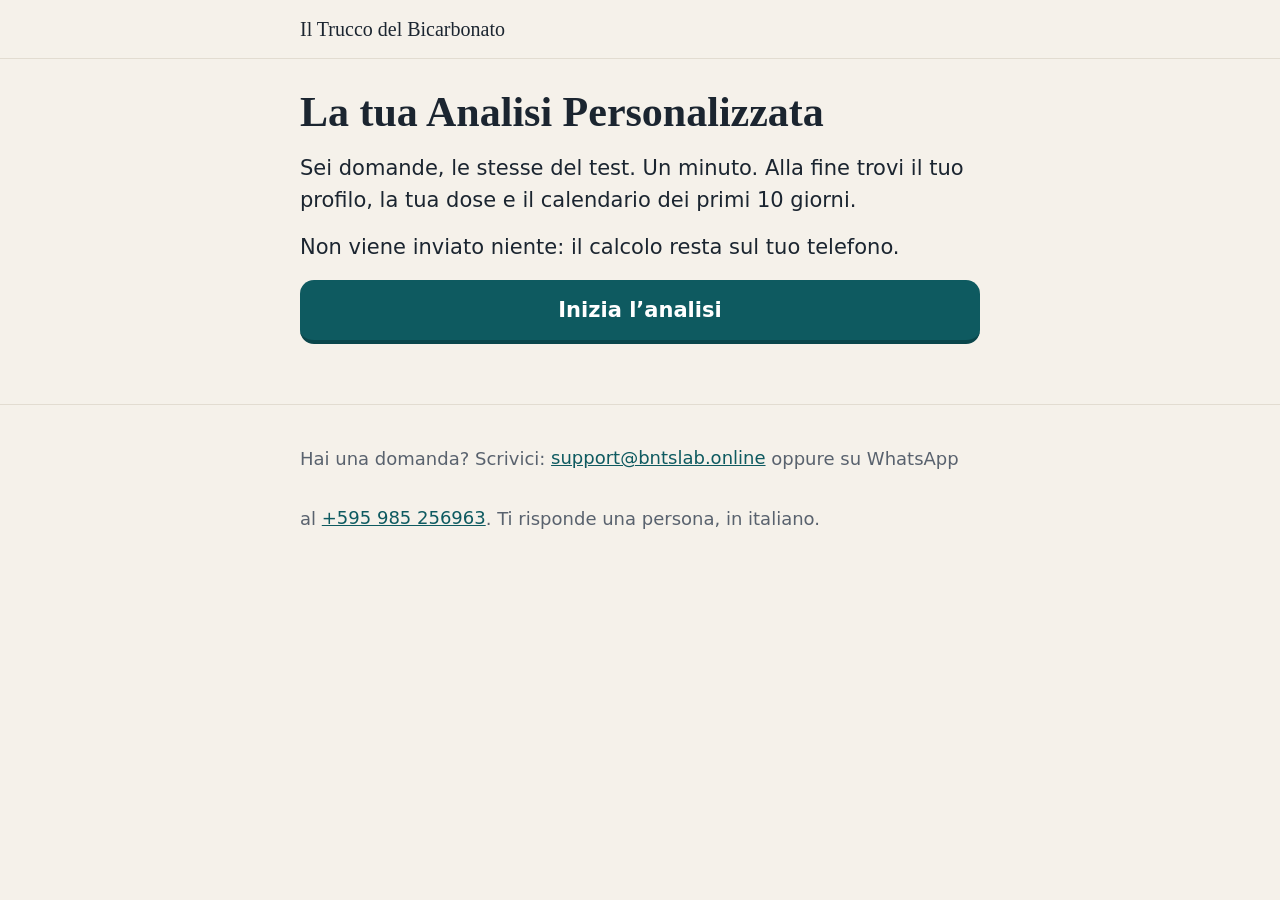
==== analisi/index.html @ 49ec7ba0 "Replace delivery page with program v2 (lessons, protocol, analysis, bonuses) Co-Authored-By: Claude " ====
<!DOCTYPE html>
<!--
  LA TUA ANALISI PERSONALIZZATA (area membri, v2). Pagina unica pra celular.
  JS puro, zero rede, zero lib, fonte do sistema. Nada e enviado: o calculo roda no aparelho.
  6 perguntas = as mesmas do quiz (s1 eta, s2 fumo, s4 attivita, s11 alcol, s12 diagnosi, s14 sonno), texto e opcoes identicos.
  Resultado: perfil A/B/C/D + dose + calendario dos primeiros 10 dias (datas a partir de hoje) + 3 dicas.
  localStorage: so pra reabrir no resultado; tudo em try/catch; sem ele funciona igual.
  Regras de perfil (mesmas do PDF, pag. 5): D = 65+ ou diagnosi "Si, uno o piu" · C = 45-64 · B = ate 44 com >=1 fattore
  (fumo tutti i giorni/in compagnia, alcol regolarmente, sonno < 5 ore, sedentario) · A = ate 44 senza fattori.
-->
<html lang="it">
<head>
<meta charset="utf-8">
<meta name="viewport" content="width=device-width, initial-scale=1, viewport-fit=cover">
<meta name="theme-color" content="#F5F1EA">
<title>La tua Analisi Personalizzata</title>
<meta name="description" content="Sei domande, un minuto: il tuo profilo, la tua dose e il calendario dei primi 10 giorni.">
<meta name="robots" content="noindex,nofollow">
<meta name="referrer" content="no-referrer">
<style>
  :root{
    --bg:#F5F1EA; --ink:#1B2530; --teal:#0E5A60; --teal-dark:#0A464B; --ocre:#B9802A; --ocre-dark:#8E6220;
    --gray-strong:#59626E; --line:#E2DCD1; --card:#FFFFFF; --soft:#E4F0EC;
  }
  *,*::before,*::after{box-sizing:border-box}
  [hidden]{display:none !important}
  /* base 125%: 1rem = 20px (cresce junto se il telefono usa il carattere grande) */
  html{font-size:125%;-webkit-text-size-adjust:100%;text-size-adjust:100%}
  body{
    margin:0;background:var(--bg);color:var(--ink);
    font-family:"Segoe UI",system-ui,-apple-system,Roboto,"Helvetica Neue",Arial,sans-serif;
    font-size:1rem;line-height:1.5;overflow-wrap:break-word;
  }
  .wrap{max-width:720px;margin:0 auto;padding:0 20px}
  @supports (padding:max(0px)){
    .wrap{padding-left:max(20px,env(safe-area-inset-left));padding-right:max(20px,env(safe-area-inset-right))}
  }
  h1,h2,h3{font-family:Georgia,"Times New Roman",serif;font-weight:700;margin:0}
  h1{font-size:1.65rem;line-height:1.2;margin-bottom:.8rem}
  h2{font-size:1.4rem;line-height:1.25;margin-bottom:1rem}
  h3{font-size:1.15rem;line-height:1.25;margin-bottom:.6rem}
  p{margin:0 0 .8rem}
  strong{font-weight:700}
  a{color:var(--teal)}

  .site-head{border-bottom:1px solid var(--line);padding:14px 0}
  .brand{margin:0;font-family:Georgia,"Times New Roman",serif;font-size:1rem;color:var(--ink)}

  .screen{padding:1.4rem 0 2rem}
  .lead{font-size:1.05rem}

  /* progresso */
  .progress{margin:0 0 .5rem;font-size:.95rem;font-weight:700;letter-spacing:1.5px;text-transform:uppercase;color:var(--teal)}
  .bar{height:10px;background:var(--line);border-radius:5px;overflow:hidden;margin:0 0 1.2rem}
  .bar i{display:block;height:100%;width:0;background:var(--teal)}

  /* botoes: >= 64px de altura, texto >= 20px, largura da coluna */
  .btn{
    display:flex;align-items:center;justify-content:center;text-align:center;
    width:100%;min-height:3.2rem;padding:.7rem 1rem;margin:0;
    background:var(--teal);color:#FFFFFF;text-decoration:none;
    font-family:inherit;font-size:1.05rem;font-weight:700;line-height:1.25;
    border:0;border-bottom:4px solid var(--teal-dark);border-radius:14px;cursor:pointer;
    touch-action:manipulation;-webkit-tap-highlight-color:transparent;-webkit-appearance:none;appearance:none;
  }
  .btn:hover{background:var(--teal-dark)}
  .btn:active{background:var(--teal-dark);transform:translateY(2px)}
  .btn + .btn{margin-top:.9rem}
  .btn:focus{outline:4px solid var(--ink);outline-offset:3px}
  .btn:focus:not(:focus-visible){outline:none}
  .btn:focus-visible{outline:4px solid var(--ink);outline-offset:3px}
  .btn-ocre{background:var(--ocre);border-bottom-color:var(--ocre-dark)}
  .btn-ocre:hover,.btn-ocre:active{background:var(--ocre-dark)}
  /* opcoes de resposta: fundo branco, borda petroleo, texto a esquerda */
  .opt{
    background:var(--card);color:var(--ink);justify-content:flex-start;text-align:left;
    border:3px solid var(--teal);border-bottom-width:5px;font-weight:600;
  }
  .opt:hover{background:var(--soft)}
  .opt:active{background:var(--soft);transform:translateY(2px)}
  .opt + .opt{margin-top:.8rem}
  .link{
    display:inline-flex;align-items:center;min-height:3rem;padding:.6rem 0;margin:.6rem 0 0;
    background:none;border:0;color:var(--teal);font-family:inherit;font-size:1rem;font-weight:700;
    text-decoration:underline;cursor:pointer;touch-action:manipulation;-webkit-tap-highlight-color:transparent;
  }
  .link:focus-visible{outline:4px solid var(--ink);outline-offset:3px}

  /* cartoes do resultado */
  .card{background:var(--card);border:1px solid var(--line);border-radius:16px;padding:1.2rem 16px;margin:0 0 1rem}
  .card.top-teal{border-top:5px solid var(--teal)}
  .card.top-ocre{border-top:5px solid var(--ocre)}
  .card p:last-child{margin-bottom:0}
  .kicker{margin:0 0 .3rem;font-size:.95rem;font-weight:700;letter-spacing:1.5px;text-transform:uppercase;color:var(--teal)}
  .profile{font-family:Georgia,"Times New Roman",serif;font-size:2rem;line-height:1.1;margin:0 0 .6rem}
  .profile span{color:var(--teal)}
  .card.top-ocre .profile span{color:var(--ocre)}

  table{width:100%;border-collapse:collapse;font-size:1rem}
  td{padding:.55rem 0;border-bottom:1px solid var(--line);vertical-align:top;line-height:1.35}
  tr:last-child td{border-bottom:0}
  td:first-child{color:var(--gray-strong);padding-right:.8rem;width:50%}
  td:last-child{font-weight:700;text-align:right}
  td small{display:block;font-size:.9rem;font-weight:400;color:var(--gray-strong)}

  .cal{list-style:none;margin:0;padding:0}
  .cal li{display:flex;align-items:center;gap:.6rem;padding:.5rem .4rem;border-bottom:1px solid var(--line);border-radius:8px}
  .cal li:last-child{border-bottom:0}
  .cal li.on{background:var(--soft)}
  .cal .txt{flex:1 1 auto;min-width:0}
  .cal .n{display:block;font-family:Georgia,"Times New Roman",serif;font-weight:700;font-size:1.05rem;line-height:1.25}
  .cal .d{display:block;line-height:1.3}
  .cal .tag{flex:0 0 auto;font-size:.9rem;font-weight:700;letter-spacing:1px;text-transform:uppercase;padding:.2rem .6rem;border-radius:999px;border:2px solid var(--line);color:var(--gray-strong);white-space:nowrap}
  .cal li.on .tag{background:var(--teal);border-color:var(--teal);color:#FFFFFF}

  ol.tips{margin:0;padding:0;list-style:none;counter-reset:t}
  ol.tips li{position:relative;counter-increment:t;padding:0 0 0 2.6rem;margin:0 0 .9rem;min-height:2rem}
  ol.tips li:last-child{margin-bottom:0}
  ol.tips li::before{
    content:counter(t);position:absolute;left:0;top:0;width:2rem;height:2rem;
    display:flex;align-items:center;justify-content:center;
    border:3px solid var(--ocre);border-radius:50%;background:var(--card);
    font-weight:700;font-size:1.05rem;line-height:1;color:var(--ink);
  }
  .note{background:var(--card);border:1px solid var(--line);border-left:5px solid var(--ocre);border-radius:14px;padding:.8rem .9rem;margin:0 0 1rem;font-size:.95rem}
  .note p:last-child{margin-bottom:0}
  .notice{background:var(--ink);color:#FFFFFF;border-radius:18px;padding:1.1rem 1.1rem;margin:0 0 1rem}
  .notice p:last-child{margin-bottom:0}
  .notice strong{color:#FFFFFF}

  footer{padding:.4rem 0 1.6rem;border-top:1px solid var(--line);margin-top:1rem}
  .legal{font-size:.9rem;line-height:1.6;color:var(--gray-strong)}
  .legal p{margin:.8rem 0 .4rem}
  /* alvo de toque >= 60px tambem nos links do rodape */
  .legal a{display:inline-flex;align-items:center;min-height:3rem;padding:.4rem 0;overflow-wrap:anywhere;touch-action:manipulation;-webkit-tap-highlight-color:transparent}

  @media (min-width:700px){
    body{font-size:1.05rem}
    h1{font-size:2.1rem}
    h2{font-size:1.6rem}
    .card{padding:1.6rem 1.8rem}
  }
  @media (prefers-reduced-motion:reduce){
    *,*::before,*::after{animation:none !important;transition:none !important;scroll-behavior:auto !important}
  }
</style>
</head>
<body>

<header class="site-head">
  <div class="wrap">
    <p class="brand">Il Trucco del Bicarbonato</p>
  </div>
</header>

<main>

  <!-- 0. Intro -->
  <section id="intro" class="screen" aria-labelledby="titolo">
    <div class="wrap">
      <h1 id="titolo">La tua Analisi Personalizzata</h1>
      <p class="lead">Sei domande, le stesse del test. Un minuto. Alla fine trovi il tuo profilo, la tua dose e il calendario dei primi 10 giorni.</p>
      <p>Non viene inviato niente: il calcolo resta sul tuo telefono.</p>
      <button type="button" class="btn" id="start">Inizia l’analisi</button>
    </div>
  </section>

  <!-- 1-6. Domande (una per schermata) -->
  <section id="quiz" class="screen" aria-labelledby="qtitle" hidden>
    <div class="wrap">
      <p class="progress">Domanda <span id="qn">1</span> di 6</p>
      <div class="bar" aria-hidden="true"><i id="barfill"></i></div>
      <h2 id="qtitle"></h2>
      <div id="opts" role="group" aria-labelledby="qtitle"></div>
      <button type="button" class="link" id="back" hidden>&#8592; Torna alla domanda precedente</button>
    </div>
  </section>

  <!-- 7. Risultato -->
  <section id="result" class="screen" aria-labelledby="rtitle" hidden>
    <div class="wrap">
      <h1 id="rtitle">Ecco la tua analisi</h1>

      <div class="card top-teal" id="profcard">
        <p class="kicker">Il tuo profilo</p>
        <p class="profile"><span id="pletter"></span> &middot; <span id="pname"></span></p>
        <p id="pwhy"></p>
      </div>

      <div class="card">
        <h3>La tua dose &middot; un bicchiere da 250 ml</h3>
        <table>
          <tbody>
            <tr><td>Acqua tiepida</td><td>250 ml<small>non bollente</small></td></tr>
            <tr><td>Bicarbonato di sodio</td><td id="d-bic"></td></tr>
            <tr><td>Succo di limone</td><td id="d-lim"></td></tr>
            <tr><td>Zenzero fresco grattugiato</td><td id="d-zen"></td></tr>
            <tr><td>&hellip;oppure zenzero in polvere</td><td id="d-zenp"></td></tr>
            <tr><td>Curcuma in polvere</td><td id="d-cur"></td></tr>
          </tbody>
        </table>
      </div>

      <div class="notice">
        <p><strong>Quando:</strong> al mattino appena sveglio, 30–60 minuti prima di colazione. Oppure la sera, almeno 2 ore dopo cena. A 2 ore da qualsiasi farmaco.</p>
        <p><strong>Quante volte:</strong> un bicchiere ogni 3 giorni. Mai due giorni di fila. Mai più di mezzo cucchiaino di bicarbonato.</p>
      </div>

      <div class="card">
        <h3>I tuoi primi 10 giorni</h3>
        <p>A partire da oggi. I giorni colorati sono quelli del bicchiere: 1, 4, 7 e 10.</p>
        <ol class="cal" id="cal"></ol>
      </div>

      <div class="card top-ocre">
        <h3>Tre consigli per il tuo profilo</h3>
        <ol class="tips" id="tips"></ol>
      </div>

      <div id="extra"></div>

      <p>La ricetta passo dopo passo, i 7 errori da evitare e la pagina «Chi deve parlare col medico prima» li trovi nel PDF <strong>Il Protocollo del Bicarbonato</strong>, nell’area membri.</p>

      <button type="button" class="btn btn-ocre" id="redo">Rifai l’analisi</button>
    </div>
  </section>

</main>

<footer>
  <div class="wrap legal">
    <p>Hai una domanda? Scrivici: <a href="mailto:support@bntslab.online">support@bntslab.online</a> oppure su WhatsApp al <a href="https://wa.me/595985256963" rel="noopener">+595 985 256963</a>. Ti risponde una persona, in italiano.</p>
  </div>
</footer>

<script>
/* Tutto in un'unica funzione. Nessuna richiesta di rete. localStorage solo per riaprire sul risultato: in try/catch, opzionale. */
(function () {
  'use strict';
  var KEY = 'analisi-v2';

  /* Le 6 domande: testo e opzioni IDENTICI al quiz (s1, s2, s4, s11, s12, s14), nello stesso ordine. */
  var Q = [
    { id: 'eta',      title: 'Per personalizzare la tua ricetta, seleziona la tua età:', opts: ['65+', '55–64', '45–54', '35–44', 'Meno di 35 anni'] },
    { id: 'fumo',     title: 'Fumi?', opts: ['Sì, tutti i giorni', 'Sì, solo in compagnia', 'No, ma fumavo prima', 'Non fumo'] },
    { id: 'sport',    title: 'Fai attività fisica regolarmente?', opts: ['No, sono sedentario', 'Da 1 a 2 volte a settimana', 'Da 3 a 5 volte a settimana', 'Tutti i giorni'] },
    { id: 'alcol',    title: 'Bevi alcolici?', opts: ['Sì, regolarmente', 'Ogni tanto', 'Raramente', 'Non bevo'] },
    { id: 'diagnosi', title: 'Ti hanno mai diagnosticato uno di questi problemi: diabete, pressione alta o colesterolo alto?', opts: ['Sì, uno o più', 'Non ne sono sicuro', 'No, nessuno dei tre'] },
    { id: 'sonno',    title: 'Quante ore dormi a notte?', opts: ['Meno di 5 ore', 'Tra 5 e 7 ore', 'Tra 7 e 9 ore', 'Più di 9 ore'] }
  ];

  var PROFILI = {
    A: { nome: 'Base',     bic: '1/2 cucchiaino raso', bicg: 'circa 2,5 g', lim: '1/2 limone',      zen: '1 cm', zenc: 'circa 1 cucchiaino',  zenp: '1/2 cucchiaino', cur: '1/4 di cucchiaino',
         tips: ['La ricetta base così com’è: non aggiungere niente per «fare di più».',
                'Scegli l’orario, mattino o sera, e tienilo per tutti i 30 giorni.',
                'Nei giorni di pausa: acqua durante la giornata e, se puoi, una camminata.'] },
    B: { nome: 'Attivo',   bic: '1/2 cucchiaino raso', bicg: 'circa 2,5 g', lim: '1 limone intero', zen: '2 cm', zenc: 'circa 2 cucchiaini', zenp: '1 cucchiaino',   cur: '1/2 cucchiaino',
         tips: ['Dose piena di limone, zenzero e curcuma: non ridurla.',
                'La sera del bicchiere, niente alcol. Il giorno dopo fai come vuoi.',
                'Se fumi: la prima sigaretta dopo colazione, mai prima del bicchiere.'] },
    C: { nome: 'Maturo',   bic: '1/2 cucchiaino raso', bicg: 'circa 2,5 g', lim: '1 limone intero', zen: '2 cm', zenc: 'circa 2 cucchiaini', zenp: '1 cucchiaino',   cur: '1/2 cucchiaino',
         tips: ['Dose piena di limone, zenzero e curcuma; bicarbonato sempre mezzo cucchiaino.',
                'Il primo bicchiere in un giorno tranquillo, a casa. Dal secondo, orario fisso.',
                'Se non misuri la pressione da più di un anno, misurala in farmacia prima di iniziare. Se è alta, passi al profilo D.'] },
    D: { nome: 'Delicato', bic: '1/4 di cucchiaino',   bicg: 'circa 1,2 g', lim: '1/2 limone',      zen: '1 cm', zenc: 'circa 1 cucchiaino',  zenp: '1/2 cucchiaino', cur: '1/4 di cucchiaino',
         tips: ['Bicarbonato a un quarto di cucchiaino: è la tua dose, non serve di più.',
                'Prima del primo bicchiere leggi la pagina 9 del Protocollo. Se prendi farmaci, chiedi al farmacista quando metterlo (a 2 ore di distanza).',
                'Pillole al mattino? Il bicchiere la sera, 2 ore dopo cena. Pillole la sera? Il bicchiere al mattino.'] }
  };

  /* a = indice della risposta per ogni domanda (0 = prima opzione). Ritorna { p, perche, fattori } */
  function calcola(a) {
    var eta = a.eta, diag = a.diagnosi === 0;
    var fattori = [];
    if (a.fumo === 0 || a.fumo === 1) fattori.push('fumo');
    if (a.alcol === 0) fattori.push('alcol regolare');
    if (a.sonno === 0) fattori.push('meno di 5 ore di sonno');
    if (a.sport === 0) fattori.push('vita sedentaria');
    if (eta === 0 || diag) {
      var m = [];
      if (eta === 0) m.push('hai 65 anni o più');
      if (diag) m.push('hai una diagnosi di pressione alta, diabete o colesterolo alto');
      return { p: 'D', perche: 'Perché ' + m.join(' e ') + '. Il bicarbonato scende a un quarto di cucchiaino: è la dose giusta per te.', fattori: fattori };
    }
    if (eta === 1 || eta === 2) return { p: 'C', perche: 'Perché hai tra 45 e 64 anni. Limone, zenzero e curcuma a dose piena; bicarbonato base.', fattori: fattori };
    if (fattori.length) return { p: 'B', perche: 'Perché hai meno di 45 anni e almeno un fattore che conta: ' + fattori.join(', ') + '. Limone, zenzero e curcuma a dose piena.', fattori: fattori };
    return { p: 'A', perche: 'Perché hai meno di 45 anni e nessuno dei quattro fattori (fumo, alcol regolare, poco sonno, vita sedentaria). La ricetta base così com’è.', fattori: fattori };
  }
  window.AnalisiCalc = calcola; /* esposto solo per il test automatico (_tool/valida.mjs) */

  var GIORNI = ['Domenica', 'Lunedì', 'Martedì', 'Mercoledì', 'Giovedì', 'Venerdì', 'Sabato'];
  var MESI = ['gennaio', 'febbraio', 'marzo', 'aprile', 'maggio', 'giugno', 'luglio', 'agosto', 'settembre', 'ottobre', 'novembre', 'dicembre'];
  function dataIT(d) { return GIORNI[d.getDay()] + ' ' + d.getDate() + ' ' + MESI[d.getMonth()]; }

  function load() {
    try {
      var o = JSON.parse(window.localStorage.getItem(KEY) || 'null');
      if (!o || typeof o !== 'object' || !o.a || typeof o.a !== 'object') return null;
      for (var i = 0; i < Q.length; i++) { var v = o.a[Q[i].id]; if (typeof v !== 'number' || v < 0 || v >= Q[i].opts.length) return null; }
      return o.a;
    } catch (e) { return null; }
  }
  function save(a) { try { window.localStorage.setItem(KEY, JSON.stringify({ a: a, t: Date.now() })); } catch (e) {} }
  function clear() { try { window.localStorage.removeItem(KEY); } catch (e) {} }

  var $ = function (id) { return document.getElementById(id); };
  var intro = $('intro'), quiz = $('quiz'), result = $('result');
  var answers = {}, step = 0;

  function show(el) {
    intro.setAttribute('hidden', ''); quiz.setAttribute('hidden', ''); result.setAttribute('hidden', '');
    el.removeAttribute('hidden');
    try { window.scrollTo(0, 0); } catch (e) {}
  }

  function renderQuestion() {
    var q = Q[step];
    $('qn').textContent = String(step + 1);
    $('barfill').style.width = Math.round(((step) / Q.length) * 100) + '%';
    $('qtitle').textContent = q.title;
    var box = $('opts');
    while (box.firstChild) box.removeChild(box.firstChild);
    for (var i = 0; i < q.opts.length; i++) {
      var b = document.createElement('button');
      b.type = 'button'; b.className = 'btn opt'; b.textContent = q.opts[i]; b.setAttribute('data-i', String(i));
      b.addEventListener('click', onAnswer);
      box.appendChild(b);
    }
    if (step > 0) $('back').removeAttribute('hidden'); else $('back').setAttribute('hidden', '');
    show(quiz);
    try { $('qtitle').focus({ preventScroll: true }); } catch (e) {}
  }
  function onAnswer(ev) {
    var i = parseInt(ev.currentTarget.getAttribute('data-i'), 10);
    answers[Q[step].id] = i;
    if (step < Q.length - 1) { step++; renderQuestion(); }
    else { save(answers); renderResult(answers); }
  }

  function renderResult(a) {
    var r = calcola(a), P = PROFILI[r.p];
    $('pletter').textContent = r.p; $('pname').textContent = P.nome; $('pwhy').textContent = r.perche;
    $('profcard').className = 'card ' + (r.p === 'D' ? 'top-ocre' : 'top-teal');
    $('d-bic').innerHTML = ''; $('d-bic').appendChild(document.createTextNode(P.bic));
    var s1 = document.createElement('small'); s1.textContent = P.bicg; $('d-bic').appendChild(s1);
    $('d-lim').textContent = P.lim;
    $('d-zen').innerHTML = ''; $('d-zen').appendChild(document.createTextNode(P.zen));
    var s2 = document.createElement('small'); s2.textContent = P.zenc; $('d-zen').appendChild(s2);
    $('d-zenp').textContent = P.zenp;
    $('d-cur').textContent = P.cur;

    var cal = $('cal'); while (cal.firstChild) cal.removeChild(cal.firstChild);
    var oggi = new Date(); oggi.setHours(12, 0, 0, 0);
    for (var g = 1; g <= 10; g++) {
      var d = new Date(oggi.getTime()); d.setDate(oggi.getDate() + (g - 1));
      var on = (g - 1) % 3 === 0;
      var li = document.createElement('li'); if (on) li.className = 'on';
      var n = document.createElement('span'); n.className = 'n'; n.textContent = 'Giorno ' + g;
      var dd = document.createElement('span'); dd.className = 'd'; dd.textContent = dataIT(d) + (g === 1 ? ' (oggi)' : '');
      var t = document.createElement('span'); t.className = 'tag'; t.textContent = on ? 'Bevi' : 'Pausa';
      var txt = document.createElement('span'); txt.className = 'txt'; txt.appendChild(n); txt.appendChild(dd);
      li.appendChild(txt); li.appendChild(t); cal.appendChild(li);
    }

    var tips = $('tips'); while (tips.firstChild) tips.removeChild(tips.firstChild);
    for (var k = 0; k < P.tips.length; k++) { var tl = document.createElement('li'); tl.textContent = P.tips[k]; tips.appendChild(tl); }

    var extra = $('extra'); while (extra.firstChild) extra.removeChild(extra.firstChild);
    var notes = [];
    if (r.p !== 'D' && a.diagnosi === 1) notes.push('Non sei sicuro della pressione? Misurala in farmacia prima del primo bicchiere: un minuto, pochi euro. Se è alta, il tuo profilo è D: un quarto di cucchiaino.');
    if (r.p !== 'D') notes.push('Se il medico ti ha prescritto una dieta povera di sodio, usa il profilo D: un quarto di cucchiaino di bicarbonato.');
    if (r.p === 'D') notes.push('Prima del primo bicchiere leggi la pagina 9 del Protocollo: «Chi deve parlare col medico prima». Due minuti, e parti tranquillo.');
    if (r.p === 'C' && r.fattori.length) notes.push('Hai segnato anche: ' + r.fattori.join(', ') + '. Vale anche per te il consiglio del profilo B: la sera del bicchiere niente alcol e, se fumi, la prima sigaretta dopo colazione.');
    for (var x = 0; x < notes.length; x++) { var nb = document.createElement('div'); nb.className = 'note'; var np = document.createElement('p'); np.textContent = notes[x]; nb.appendChild(np); extra.appendChild(nb); }

    show(result);
  }

  $('start').addEventListener('click', function () { answers = {}; step = 0; renderQuestion(); });
  $('back').addEventListener('click', function () { if (step > 0) { step--; renderQuestion(); } });
  $('redo').addEventListener('click', function () { clear(); answers = {}; step = 0; renderQuestion(); });

  /* riapre sul risultato se c'è un'analisi salvata; altrimenti intro */
  var saved = load();
  if (saved) { answers = saved; renderResult(saved); } else { show(intro); }
})();
</script>

</body>
</html>
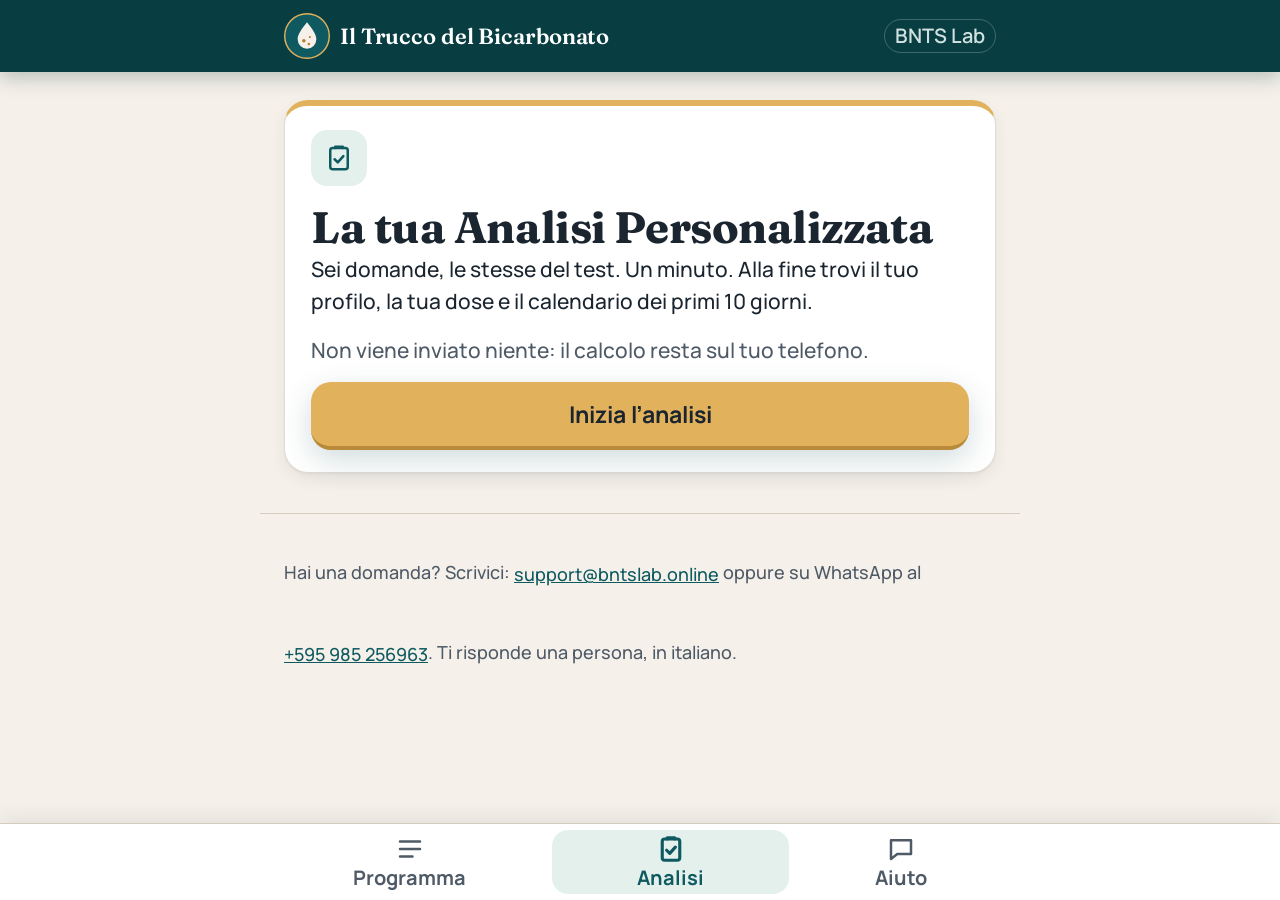
==== commit 22cce312: "Redesign members area as premium app shell (PWA, progress, bottom nav) Co-Authored-By: Claude Fable " ====
--- a/analisi/index.html
+++ b/analisi/index.html
@@ -1,155 +1,46 @@
 <!DOCTYPE html>
 <!--
-  LA TUA ANALISI PERSONALIZZATA (area membri, v2). Pagina unica pra celular.
-  JS puro, zero rede, zero lib, fonte do sistema. Nada e enviado: o calculo roda no aparelho.
+  LA TUA ANALISI PERSONALIZZATA (area membri, v3: mesmo design system do index.html via ../app.css). Pagina unica pra celular.
+  JS puro, zero rede, zero lib. Nada e enviado: o calculo roda no aparelho.
   6 perguntas = as mesmas do quiz (s1 eta, s2 fumo, s4 attivita, s11 alcol, s12 diagnosi, s14 sonno), texto e opcoes identicos.
   Resultado: perfil A/B/C/D + dose + calendario dos primeiros 10 dias (datas a partir de hoje) + 3 dicas.
-  localStorage: so pra reabrir no resultado; tudo em try/catch; sem ele funciona igual.
+  localStorage: so pra reabrir no resultado ('analisi-v2') e pra contar no progresso da home ('analisi_fatta'=1); tudo em try/catch.
   Regras de perfil (mesmas do PDF, pag. 5): D = 65+ ou diagnosi "Si, uno o piu" · C = 45-64 · B = ate 44 com >=1 fattore
   (fumo tutti i giorni/in compagnia, alcol regolarmente, sonno < 5 ore, sedentario) · A = ate 44 senza fattori.
+  VERSAO DO CACHE: o token 20260925 do ../app.css?v= acompanha o sw.js (LEIA-ME, secao 5).
 -->
 <html lang="it">
 <head>
 <meta charset="utf-8">
 <meta name="viewport" content="width=device-width, initial-scale=1, viewport-fit=cover">
-<meta name="theme-color" content="#F5F1EA">
+<meta name="color-scheme" content="light">
+<meta name="theme-color" content="#083D42">
 <title>La tua Analisi Personalizzata</title>
 <meta name="description" content="Sei domande, un minuto: il tuo profilo, la tua dose e il calendario dei primi 10 giorni.">
 <meta name="robots" content="noindex,nofollow">
 <meta name="referrer" content="no-referrer">
-<style>
-  :root{
-    --bg:#F5F1EA; --ink:#1B2530; --teal:#0E5A60; --teal-dark:#0A464B; --ocre:#B9802A; --ocre-dark:#8E6220;
-    --gray-strong:#59626E; --line:#E2DCD1; --card:#FFFFFF; --soft:#E4F0EC;
-  }
-  *,*::before,*::after{box-sizing:border-box}
-  [hidden]{display:none !important}
-  /* base 125%: 1rem = 20px (cresce junto se il telefono usa il carattere grande) */
-  html{font-size:125%;-webkit-text-size-adjust:100%;text-size-adjust:100%}
-  body{
-    margin:0;background:var(--bg);color:var(--ink);
-    font-family:"Segoe UI",system-ui,-apple-system,Roboto,"Helvetica Neue",Arial,sans-serif;
-    font-size:1rem;line-height:1.5;overflow-wrap:break-word;
-  }
-  .wrap{max-width:720px;margin:0 auto;padding:0 20px}
-  @supports (padding:max(0px)){
-    .wrap{padding-left:max(20px,env(safe-area-inset-left));padding-right:max(20px,env(safe-area-inset-right))}
-  }
-  h1,h2,h3{font-family:Georgia,"Times New Roman",serif;font-weight:700;margin:0}
-  h1{font-size:1.65rem;line-height:1.2;margin-bottom:.8rem}
-  h2{font-size:1.4rem;line-height:1.25;margin-bottom:1rem}
-  h3{font-size:1.15rem;line-height:1.25;margin-bottom:.6rem}
-  p{margin:0 0 .8rem}
-  strong{font-weight:700}
-  a{color:var(--teal)}
-
-  .site-head{border-bottom:1px solid var(--line);padding:14px 0}
-  .brand{margin:0;font-family:Georgia,"Times New Roman",serif;font-size:1rem;color:var(--ink)}
-
-  .screen{padding:1.4rem 0 2rem}
-  .lead{font-size:1.05rem}
-
-  /* progresso */
-  .progress{margin:0 0 .5rem;font-size:.95rem;font-weight:700;letter-spacing:1.5px;text-transform:uppercase;color:var(--teal)}
-  .bar{height:10px;background:var(--line);border-radius:5px;overflow:hidden;margin:0 0 1.2rem}
-  .bar i{display:block;height:100%;width:0;background:var(--teal)}
-
-  /* botoes: >= 64px de altura, texto >= 20px, largura da coluna */
-  .btn{
-    display:flex;align-items:center;justify-content:center;text-align:center;
-    width:100%;min-height:3.2rem;padding:.7rem 1rem;margin:0;
-    background:var(--teal);color:#FFFFFF;text-decoration:none;
-    font-family:inherit;font-size:1.05rem;font-weight:700;line-height:1.25;
-    border:0;border-bottom:4px solid var(--teal-dark);border-radius:14px;cursor:pointer;
-    touch-action:manipulation;-webkit-tap-highlight-color:transparent;-webkit-appearance:none;appearance:none;
-  }
-  .btn:hover{background:var(--teal-dark)}
-  .btn:active{background:var(--teal-dark);transform:translateY(2px)}
-  .btn + .btn{margin-top:.9rem}
-  .btn:focus{outline:4px solid var(--ink);outline-offset:3px}
-  .btn:focus:not(:focus-visible){outline:none}
-  .btn:focus-visible{outline:4px solid var(--ink);outline-offset:3px}
-  .btn-ocre{background:var(--ocre);border-bottom-color:var(--ocre-dark)}
-  .btn-ocre:hover,.btn-ocre:active{background:var(--ocre-dark)}
-  /* opcoes de resposta: fundo branco, borda petroleo, texto a esquerda */
-  .opt{
-    background:var(--card);color:var(--ink);justify-content:flex-start;text-align:left;
-    border:3px solid var(--teal);border-bottom-width:5px;font-weight:600;
-  }
-  .opt:hover{background:var(--soft)}
-  .opt:active{background:var(--soft);transform:translateY(2px)}
-  .opt + .opt{margin-top:.8rem}
-  .link{
-    display:inline-flex;align-items:center;min-height:3rem;padding:.6rem 0;margin:.6rem 0 0;
-    background:none;border:0;color:var(--teal);font-family:inherit;font-size:1rem;font-weight:700;
-    text-decoration:underline;cursor:pointer;touch-action:manipulation;-webkit-tap-highlight-color:transparent;
-  }
-  .link:focus-visible{outline:4px solid var(--ink);outline-offset:3px}
-
-  /* cartoes do resultado */
-  .card{background:var(--card);border:1px solid var(--line);border-radius:16px;padding:1.2rem 16px;margin:0 0 1rem}
-  .card.top-teal{border-top:5px solid var(--teal)}
-  .card.top-ocre{border-top:5px solid var(--ocre)}
-  .card p:last-child{margin-bottom:0}
-  .kicker{margin:0 0 .3rem;font-size:.95rem;font-weight:700;letter-spacing:1.5px;text-transform:uppercase;color:var(--teal)}
-  .profile{font-family:Georgia,"Times New Roman",serif;font-size:2rem;line-height:1.1;margin:0 0 .6rem}
-  .profile span{color:var(--teal)}
-  .card.top-ocre .profile span{color:var(--ocre)}
-
-  table{width:100%;border-collapse:collapse;font-size:1rem}
-  td{padding:.55rem 0;border-bottom:1px solid var(--line);vertical-align:top;line-height:1.35}
-  tr:last-child td{border-bottom:0}
-  td:first-child{color:var(--gray-strong);padding-right:.8rem;width:50%}
-  td:last-child{font-weight:700;text-align:right}
-  td small{display:block;font-size:.9rem;font-weight:400;color:var(--gray-strong)}
-
-  .cal{list-style:none;margin:0;padding:0}
-  .cal li{display:flex;align-items:center;gap:.6rem;padding:.5rem .4rem;border-bottom:1px solid var(--line);border-radius:8px}
-  .cal li:last-child{border-bottom:0}
-  .cal li.on{background:var(--soft)}
-  .cal .txt{flex:1 1 auto;min-width:0}
-  .cal .n{display:block;font-family:Georgia,"Times New Roman",serif;font-weight:700;font-size:1.05rem;line-height:1.25}
-  .cal .d{display:block;line-height:1.3}
-  .cal .tag{flex:0 0 auto;font-size:.9rem;font-weight:700;letter-spacing:1px;text-transform:uppercase;padding:.2rem .6rem;border-radius:999px;border:2px solid var(--line);color:var(--gray-strong);white-space:nowrap}
-  .cal li.on .tag{background:var(--teal);border-color:var(--teal);color:#FFFFFF}
-
-  ol.tips{margin:0;padding:0;list-style:none;counter-reset:t}
-  ol.tips li{position:relative;counter-increment:t;padding:0 0 0 2.6rem;margin:0 0 .9rem;min-height:2rem}
-  ol.tips li:last-child{margin-bottom:0}
-  ol.tips li::before{
-    content:counter(t);position:absolute;left:0;top:0;width:2rem;height:2rem;
-    display:flex;align-items:center;justify-content:center;
-    border:3px solid var(--ocre);border-radius:50%;background:var(--card);
-    font-weight:700;font-size:1.05rem;line-height:1;color:var(--ink);
-  }
-  .note{background:var(--card);border:1px solid var(--line);border-left:5px solid var(--ocre);border-radius:14px;padding:.8rem .9rem;margin:0 0 1rem;font-size:.95rem}
-  .note p:last-child{margin-bottom:0}
-  .notice{background:var(--ink);color:#FFFFFF;border-radius:18px;padding:1.1rem 1.1rem;margin:0 0 1rem}
-  .notice p:last-child{margin-bottom:0}
-  .notice strong{color:#FFFFFF}
-
-  footer{padding:.4rem 0 1.6rem;border-top:1px solid var(--line);margin-top:1rem}
-  .legal{font-size:.9rem;line-height:1.6;color:var(--gray-strong)}
-  .legal p{margin:.8rem 0 .4rem}
-  /* alvo de toque >= 60px tambem nos links do rodape */
-  .legal a{display:inline-flex;align-items:center;min-height:3rem;padding:.4rem 0;overflow-wrap:anywhere;touch-action:manipulation;-webkit-tap-highlight-color:transparent}
-
-  @media (min-width:700px){
-    body{font-size:1.05rem}
-    h1{font-size:2.1rem}
-    h2{font-size:1.6rem}
-    .card{padding:1.6rem 1.8rem}
-  }
-  @media (prefers-reduced-motion:reduce){
-    *,*::before,*::after{animation:none !important;transition:none !important;scroll-behavior:auto !important}
-  }
-</style>
+<meta name="apple-mobile-web-app-capable" content="yes">
+<meta name="mobile-web-app-capable" content="yes">
+<meta name="apple-mobile-web-app-title" content="Programma">
+<meta name="apple-mobile-web-app-status-bar-style" content="black-translucent">
+<link rel="manifest" href="../manifest.webmanifest">
+<link rel="apple-touch-icon" href="../img/apple-touch-icon.png">
+<link rel="icon" type="image/png" sizes="192x192" href="../img/icon-192.png">
+<link rel="stylesheet" href="../app.css?v=20260925">
 </head>
 <body>
 
-<header class="site-head">
-  <div class="wrap">
-    <p class="brand">Il Trucco del Bicarbonato</p>
+<header class="topbar">
+  <div class="wrap topbar-in">
+    <svg class="logo" viewBox="0 0 64 64" aria-hidden="true" focusable="false">
+      <circle cx="32" cy="32" r="31" fill="#0E5A60" stroke="#E2B15C" stroke-width="2"/>
+      <path d="M32 13c-7.5 9.6-13 16.6-13 23.6a13 13 0 0 0 26 0c0-7-5.5-14-13-23.6z" fill="#F5F1EA"/>
+      <circle cx="27.6" cy="38.5" r="2.5" fill="#B9802A"/>
+      <circle cx="34.6" cy="43.2" r="1.8" fill="#B9802A"/>
+      <circle cx="36" cy="33.5" r="1.5" fill="#B9802A"/>
+    </svg>
+    <p class="wordmark">Il Trucco del Bicarbonato</p>
+    <p class="wordmark-lab">BNTS Lab</p>
   </div>
 </header>
 
@@ -158,10 +49,13 @@
   <!-- 0. Intro -->
   <section id="intro" class="screen" aria-labelledby="titolo">
     <div class="wrap">
-      <h1 id="titolo">La tua Analisi Personalizzata</h1>
-      <p class="lead">Sei domande, le stesse del test. Un minuto. Alla fine trovi il tuo profilo, la tua dose e il calendario dei primi 10 giorni.</p>
-      <p>Non viene inviato niente: il calcolo resta sul tuo telefono.</p>
-      <button type="button" class="btn" id="start">Inizia l’analisi</button>
+      <div class="card intro-card">
+        <span class="intro-icon" aria-hidden="true"><svg class="ico" viewBox="0 0 24 24" focusable="false"><rect x="5" y="4" width="14" height="17" rx="2"/><path d="M9 4V3h6v1"/><path d="m8.5 13 2.5 2.5 4.5-5"/></svg></span>
+        <h1 id="titolo">La tua Analisi Personalizzata</h1>
+        <p class="lead">Sei domande, le stesse del test. Un minuto. Alla fine trovi il tuo profilo, la tua dose e il calendario dei primi 10 giorni.</p>
+        <p class="muted">Non viene inviato niente: il calcolo resta sul tuo telefono.</p>
+        <button type="button" class="btn btn-gold btn-lg" id="start">Inizia l’analisi</button>
+      </div>
     </div>
   </section>
 
@@ -170,21 +64,23 @@
     <div class="wrap">
       <p class="progress">Domanda <span id="qn">1</span> di 6</p>
       <div class="bar" aria-hidden="true"><i id="barfill"></i></div>
-      <h2 id="qtitle"></h2>
-      <div id="opts" role="group" aria-labelledby="qtitle"></div>
+      <div class="card q-card">
+        <h2 id="qtitle" tabindex="-1"></h2>
+        <div id="opts" role="group" aria-labelledby="qtitle"></div>
+      </div>
       <button type="button" class="link" id="back" hidden>&#8592; Torna alla domanda precedente</button>
     </div>
   </section>
 
   <!-- 7. Risultato -->
-  <section id="result" class="screen" aria-labelledby="rtitle" hidden>
+  <section id="result" class="screen result" aria-labelledby="rtitle" hidden>
     <div class="wrap">
       <h1 id="rtitle">Ecco la tua analisi</h1>
 
       <div class="card top-teal" id="profcard">
         <p class="kicker">Il tuo profilo</p>
-        <p class="profile"><span id="pletter"></span> &middot; <span id="pname"></span></p>
-        <p id="pwhy"></p>
+        <p class="profile"><span class="profile-letter" id="pletter"></span><span class="profile-name" id="pname"></span></p>
+        <p class="profile-why" id="pwhy"></p>
       </div>
 
       <div class="card">
@@ -221,23 +117,45 @@
 
       <p>La ricetta passo dopo passo, i 7 errori da evitare e la pagina «Chi deve parlare col medico prima» li trovi nel PDF <strong>Il Protocollo del Bicarbonato</strong>, nell’area membri.</p>
 
-      <button type="button" class="btn btn-ocre" id="redo">Rifai l’analisi</button>
+      <div class="result-actions">
+        <a class="btn btn-gold btn-lg" href="../index.html" id="torna">Torna al programma</a>
+        <button type="button" class="btn btn-ocre" id="redo">Rifai l’analisi</button>
+      </div>
     </div>
   </section>
 
 </main>
 
-<footer>
+<footer class="analisi-footer">
   <div class="wrap legal">
     <p>Hai una domanda? Scrivici: <a href="mailto:support@bntslab.online">support@bntslab.online</a> oppure su WhatsApp al <a href="https://wa.me/595985256963" rel="noopener">+595 985 256963</a>. Ti risponde una persona, in italiano.</p>
   </div>
 </footer>
 
+<!-- Barra de abas fixa (a mesma do programma; aqui "Analisi" e a aba ativa) -->
+<nav class="tabbar" aria-label="Navigazione principale">
+  <div class="tabbar-in">
+    <a class="tab" href="../index.html" data-tab="programma">
+      <svg class="ico" viewBox="0 0 24 24" aria-hidden="true" focusable="false"><path d="M4 6h16M4 12h16M4 18h10"/></svg>
+      <span class="tab-label">Programma</span>
+    </a>
+    <a class="tab is-active" href="#intro" data-tab="analisi" aria-current="page">
+      <svg class="ico" viewBox="0 0 24 24" aria-hidden="true" focusable="false"><rect x="5" y="4" width="14" height="17" rx="2"/><path d="M9 4V3h6v1"/><path d="m8.5 13 2.5 2.5 4.5-5"/></svg>
+      <span class="tab-label">Analisi</span>
+    </a>
+    <a class="tab" href="../index.html#aiuto" data-tab="aiuto">
+      <svg class="ico" viewBox="0 0 24 24" aria-hidden="true" focusable="false"><path d="M4 5h16v11H9l-5 4z"/></svg>
+      <span class="tab-label">Aiuto</span>
+    </a>
+  </div>
+</nav>
+
 <script>
-/* Tutto in un'unica funzione. Nessuna richiesta di rete. localStorage solo per riaprire sul risultato: in try/catch, opzionale. */
+/* Tutto in un'unica funzione. Nessuna richiesta di rete. localStorage solo per riaprire sul risultato e per il progresso della home: in try/catch, opzionale. */
 (function () {
   'use strict';
   var KEY = 'analisi-v2';
+  var KEY_FATTA = 'analisi_fatta'; /* letto da ../index.html (hero "X di 8 completati") */
 
   /* Le 6 domande: testo e opzioni IDENTICI al quiz (s1, s2, s4, s11, s12, s14), nello stesso ordine. */
   var Q = [
@@ -300,7 +218,10 @@
       return o.a;
     } catch (e) { return null; }
   }
-  function save(a) { try { window.localStorage.setItem(KEY, JSON.stringify({ a: a, t: Date.now() })); } catch (e) {} }
+  function save(a) {
+    try { window.localStorage.setItem(KEY, JSON.stringify({ a: a, t: Date.now() })); } catch (e) {}
+    try { window.localStorage.setItem(KEY_FATTA, '1'); } catch (e) {}
+  }
   function clear() { try { window.localStorage.removeItem(KEY); } catch (e) {} }
 
   var $ = function (id) { return document.getElementById(id); };
@@ -383,6 +304,14 @@
   /* riapre sul risultato se c'è un'analisi salvata; altrimenti intro */
   var saved = load();
   if (saved) { answers = saved; renderResult(saved); } else { show(intro); }
+
+  /* barra de abas: altura real -> --tabbar-real (mesma mecanica do index.html; o rodape nunca fica atras dela) */
+  var bar = document.querySelector('.tabbar');
+  function setBarH() {
+    if (!bar) { return; }
+    try { document.documentElement.style.setProperty('--tabbar-real', bar.offsetHeight + 'px'); document.body.className += (document.body.className ? ' ' : '') + 'js-bar'; } catch (e) {}
+  }
+  try { if (window.ResizeObserver) { new ResizeObserver(setBarH).observe(bar); } else { setBarH(); window.addEventListener('resize', setBarH); } } catch (e) {}
 })();
 </script>
 
--- a/app.css
+++ b/app.css
@@ -0,0 +1,460 @@
+/* ==========================================================================
+   app.css — design system "Il tuo programma" (v3 · 2026-09-25)
+   Documentação: DESIGN.md. Usado por index.html e analisi/index.html.
+   Réguas fixas (valida.mjs prova): texto >= 20 px (rodapé >= 16), alvo de
+   toque >= 60 px, contraste >= 4,5:1, zero requisição externa (fontes em fonts/).
+   Caminhos relativos a ESTE arquivo (fonts/ mora ao lado dele).
+   ========================================================================== */
+
+/* ---------- 1. Fontes auto-hospedadas (OFL, ver fonts/LICENZA.txt) ---------- */
+@font-face{font-family:"Fraunces";font-style:normal;font-weight:100 900;font-display:swap;
+  src:url("fonts/fraunces-var-latin.woff2") format("woff2");
+  unicode-range:U+0000-00FF,U+0131,U+0152-0153,U+02BB-02BC,U+02C6,U+02DA,U+02DC,U+0304,U+0308,U+0329,U+2000-206F,U+20AC,U+2122,U+2191,U+2193,U+2212,U+2215,U+FEFF,U+FFFD}
+@font-face{font-family:"Manrope";font-style:normal;font-weight:200 800;font-display:swap;
+  src:url("fonts/manrope-var-latin.woff2") format("woff2");
+  unicode-range:U+0000-00FF,U+0131,U+0152-0153,U+02BB-02BC,U+02C6,U+02DA,U+02DC,U+0304,U+0308,U+0329,U+2000-206F,U+20AC,U+2122,U+2191,U+2193,U+2212,U+2215,U+FEFF,U+FFFD}
+
+/* ---------- 2. Tokens ---------- */
+:root{
+  /* superfícies */
+  --bg:#F5F1EA;        /* página (creme) */
+  --bg-2:#EDE7DC;      /* creme mais fundo: chips neutros, faixas */
+  --card:#FFFFFF;
+  --line:#E2DCD1;
+  --line-2:#D4CCBE;
+  /* texto */
+  --ink:#1B2530;
+  --ink-2:#3E4956;
+  --muted:#4F5A67;     /* >= 6:1 sobre creme e branco */
+  /* marca */
+  --teal:#0E5A60;
+  --teal-dark:#0A464B;
+  --teal-soft:#E4F0EC;
+  --shell:#083D42;     /* casca escura: barra do topo, hero, cartão Analisi */
+  --shell-2:#0B4C52;
+  --shell-3:#062F33;
+  --ocre:#B9802A;      /* só borda, filete e detalhe: NUNCA texto branco em cima */
+  --ocre-text:#7A5218; /* texto ocre legível (>= 5,7:1 sobre --ocre-soft) */
+  --ocre-soft:#F6EAD3;
+  --gold:#E2B15C;      /* acento no escuro (botão Continua, anel de progresso) */
+  --gold-2:#F0CB86;
+  --wa:#17703F; --wa-dark:#0F5A31; --wa-soft:#E3F2E8;
+  --on-dark:#FFFFFF;
+  --on-dark-2:#CFE0DE;
+  /* tipografia */
+  --font-ui:"Manrope","Segoe UI",system-ui,-apple-system,Roboto,"Helvetica Neue",Arial,sans-serif;
+  --font-display:"Fraunces",Georgia,"Times New Roman",serif;
+  /* raios, sombras, movimento */
+  --r-xl:24px; --r-lg:20px; --r-md:16px; --r-sm:12px; --r-pill:999px;
+  --sh-1:0 1px 2px rgba(27,37,48,.05),0 6px 16px rgba(27,37,48,.07);
+  --sh-2:0 10px 30px rgba(8,61,66,.18);
+  --t-fast:150ms; --t:220ms; --ease:cubic-bezier(.2,.7,.2,1);
+  /* medidas do shell */
+  --topbar-h:64px;
+  --tabbar-h:calc(3.2rem + 13px); /* aba 3.2rem + 6+6 de padding + 1 de borda: cresce junto com a fonte do aparelho */
+  --gutter:16px;
+  --focus:0 0 0 4px var(--gold);
+}
+
+/* ---------- 3. Base ---------- */
+*,*::before,*::after{box-sizing:border-box}
+[hidden]{display:none !important}
+/* base 125%: 1rem = 20 px (cresce junto se o aparelho usa fonte maior) */
+html{font-size:125%;-webkit-text-size-adjust:100%;text-size-adjust:100%;background:var(--bg)}
+body{
+  margin:0;background:var(--bg);color:var(--ink);
+  font-family:var(--font-ui);font-size:1rem;line-height:1.55;font-weight:500;
+  overflow-wrap:break-word;-webkit-font-smoothing:antialiased;
+  padding-bottom:calc(var(--tabbar-h) + 24px);
+  padding-bottom:calc(var(--tabbar-h) + 24px + env(safe-area-inset-bottom));
+}
+/* com JS a altura REAL da barra de abas e medida (ResizeObserver) e vira --tabbar-real (ja inclui a safe-area) */
+body.js-bar{padding-bottom:calc(var(--tabbar-real,0px) + 24px)}
+.wrap{max-width:760px;margin:0 auto;padding:0 var(--gutter)}
+@supports (padding:max(0px)){
+  .wrap{padding-left:max(var(--gutter),env(safe-area-inset-left));padding-right:max(var(--gutter),env(safe-area-inset-right))}
+}
+h1,h2,h3{font-family:var(--font-display);font-weight:700;margin:0;letter-spacing:-.01em;line-height:1.15}
+h1{font-size:1.6rem}
+h2{font-size:1.35rem;line-height:1.2}
+h3{font-size:1.15rem}
+p{margin:0 0 .8rem}
+p:last-child{margin-bottom:0}
+a{color:var(--teal)}
+strong{font-weight:700}
+img,svg{display:block}
+button{font:inherit;color:inherit}
+:focus{outline:none}
+:focus-visible{box-shadow:var(--focus);outline:3px solid var(--ink);outline-offset:2px}
+.sr-only{position:absolute;width:1px;height:1px;margin:-1px;padding:0;overflow:hidden;clip:rect(0 0 0 0);white-space:nowrap;border:0}
+.muted{color:var(--muted)}
+.ico{width:1.5rem;height:1.5rem;flex:0 0 auto;fill:none;stroke:currentColor;stroke-width:2;stroke-linecap:round;stroke-linejoin:round}
+.ico-fill{width:1.5rem;height:1.5rem;flex:0 0 auto;fill:currentColor}
+
+/* ---------- 4. Barra do topo (fixa) ---------- */
+.topbar{
+  position:-webkit-sticky;position:sticky;top:0;z-index:30;
+  background:var(--shell);color:var(--on-dark);
+  padding-top:env(safe-area-inset-top);
+  box-shadow:0 1px 0 rgba(255,255,255,.06),0 6px 18px rgba(6,47,51,.25);
+}
+.topbar-in{display:flex;align-items:center;gap:10px;min-height:var(--topbar-h);padding-top:8px;padding-bottom:8px}
+.logo{flex:0 0 auto;width:42px;height:42px}
+.wordmark{flex:1 1 auto;min-width:0;margin:0;font-family:var(--font-display);font-weight:600;font-size:1rem;line-height:1.12;color:var(--on-dark);letter-spacing:-.005em}
+.wordmark-lab{flex:0 0 auto;margin:0;font-size:1rem;font-weight:600;line-height:1.2;color:var(--on-dark-2);white-space:nowrap;padding:4px 10px;border:1px solid rgba(255,255,255,.22);border-radius:var(--r-pill)}
+@media (max-width:339px){.wordmark-lab{display:none}}
+
+/* ---------- 5. Hero "Il tuo percorso" ---------- */
+.hero{
+  position:relative;overflow:hidden;
+  background-color:var(--shell);color:var(--on-dark);
+  padding:1rem 0 1.4rem;
+  border-bottom-left-radius:28px;border-bottom-right-radius:28px;
+}
+.hero::before{content:"";position:absolute;right:-90px;top:-120px;width:320px;height:320px;border-radius:50%;
+  background:radial-gradient(closest-side,rgba(226,177,92,.22),rgba(226,177,92,0));pointer-events:none}
+.hero .wrap{position:relative}
+.hero h1{font-size:1.7rem;margin:0 0 .3rem;color:var(--on-dark)}
+.hero-lead{font-size:1.05rem;line-height:1.45;color:var(--on-dark-2);margin:0 0 .8rem;max-width:34em}
+.progress-card{
+  display:flex;align-items:center;gap:14px;
+  background-color:var(--shell-2);border:1px solid rgba(255,255,255,.12);border-radius:var(--r-lg);
+  padding:12px 14px;margin:0 0 .8rem;
+}
+.ring{position:relative;flex:0 0 auto;width:92px;height:92px}
+.ring svg{width:100%;height:100%;transform:rotate(-90deg)}
+.ring-bg{fill:none;stroke:rgba(255,255,255,.16);stroke-width:10}
+.ring-fg{fill:none;stroke:var(--gold);stroke-width:10;stroke-linecap:round;stroke-dasharray:327;stroke-dashoffset:327;transition:stroke-dashoffset 600ms var(--ease)}
+.ring-num{position:absolute;left:0;right:0;top:50%;transform:translateY(-50%);margin:0;text-align:center;
+  font-family:var(--font-display);font-weight:700;font-size:1.5rem;line-height:1;color:var(--on-dark)}
+.ring-den{font-size:1rem;font-weight:600;color:var(--on-dark-2);margin-left:1px}
+.progress-text{flex:1 1 auto;min-width:0}
+.progress-count{margin:0 0 .25rem;font-size:1.05rem;font-weight:700;color:var(--on-dark)}
+.progress-count strong{font-family:var(--font-display);font-size:1.25rem}
+.progress-next{margin:0;font-size:1rem;line-height:1.4;color:var(--on-dark-2)}
+.progress-next [data-next]{color:var(--on-dark);font-weight:700}
+
+/* ---------- 6. Botões ---------- */
+.btn{
+  display:flex;align-items:center;justify-content:center;gap:.6rem;text-align:center;
+  width:100%;min-height:3.2rem;padding:.7rem 1rem;margin:0;
+  background:var(--teal);color:#FFFFFF;text-decoration:none;
+  font-family:inherit;font-size:1.05rem;font-weight:700;line-height:1.25;
+  border:0;border-bottom:4px solid var(--teal-dark);border-radius:var(--r-md);cursor:pointer;
+  touch-action:manipulation;-webkit-tap-highlight-color:transparent;-webkit-appearance:none;appearance:none;
+  transition:background-color var(--t-fast) var(--ease),transform var(--t-fast) var(--ease),box-shadow var(--t-fast) var(--ease);
+}
+.btn:hover{background:var(--teal-dark)}
+.btn:active{background:var(--teal-dark);transform:translateY(2px)}
+.btn + .btn{margin-top:.9rem}
+.btn svg{width:1.5rem;height:1.5rem;flex:0 0 auto}
+.btn-lg{min-height:3.4rem;font-size:1.15rem;border-radius:var(--r-lg)}
+.btn-gold{background:var(--gold);color:var(--ink);border-bottom-color:#B98A3A;box-shadow:var(--sh-2)}
+.btn-gold:hover{background:var(--gold-2)}
+.btn-gold:active{background:var(--gold-2)}
+.btn-secondary{background:var(--card);color:var(--teal);border:3px solid var(--teal);border-bottom-width:5px}
+.btn-secondary:hover,.btn-secondary:active{background:var(--teal-soft)}
+.btn-wa{background:var(--wa);border-bottom-color:var(--wa-dark)}
+.btn-wa:hover,.btn-wa:active{background:var(--wa-dark)}
+.btn-ocre{background:var(--card);color:var(--ocre-text);border:3px solid var(--ocre);border-bottom-width:5px}
+.btn-ocre:hover,.btn-ocre:active{background:var(--ocre-soft)}
+.link{
+  display:inline-flex;align-items:center;min-height:3rem;padding:.6rem 0;margin:.6rem 0 0;
+  background:none;border:0;color:var(--teal);font-family:inherit;font-size:1rem;font-weight:700;
+  text-decoration:underline;cursor:pointer;touch-action:manipulation;-webkit-tap-highlight-color:transparent;
+}
+
+/* ---------- 7. Cartão "Aggiungi alla schermata Home" (<details>: fechado = 1 linha; abre sem JS) ---------- */
+.install{padding:1rem 0 0}
+.install-card{padding:0;border:1px solid var(--line);border-left:6px solid var(--gold);overflow:hidden}
+.install-summary{
+  display:flex;align-items:center;gap:10px;min-height:3.2rem;padding:8px 12px;cursor:pointer;
+  list-style:none;touch-action:manipulation;-webkit-tap-highlight-color:transparent;
+}
+.install-summary::-webkit-details-marker{display:none}
+.install-summary::marker{content:""}
+.install-icon{flex:0 0 auto;width:44px;height:44px;display:flex;align-items:center;justify-content:center;border-radius:12px;background:var(--ocre-soft);color:var(--ocre-text)}
+.install-title{flex:1 1 auto;min-width:0;display:block;font-size:1rem;line-height:1.2;margin:0;font-family:var(--font-ui);font-weight:800;color:var(--ink)}
+.install-chev{flex:0 0 auto;width:1.3rem;height:1.3rem;color:var(--teal);transition:transform var(--t) var(--ease)}
+.install-card[open] .install-chev{transform:rotate(180deg)}
+.install-body{padding:2px 12px 12px}
+.install-sub{margin:0 0 .6rem;color:var(--muted);line-height:1.35}
+.install-how{margin:0 0 .6rem;padding:.6rem .8rem;background:var(--bg);border-radius:var(--r-sm);line-height:1.45}
+.install-how .ico{display:inline-block;vertical-align:-.3em;width:1.2rem;height:1.2rem}
+.install-body .btn{min-height:3rem}
+
+/* ---------- 8. Cartões e seções ---------- */
+.programma{padding:1.2rem 0 0}
+.group-label{margin:1.4rem 0 .7rem;padding:0 4px;font-size:1rem;font-weight:800;letter-spacing:.04em;text-transform:uppercase;color:var(--teal)}
+.group-label:first-child{margin-top:0}
+.card{
+  background:var(--card);border:1px solid var(--line);border-radius:var(--r-xl);
+  padding:18px 16px 16px;box-shadow:var(--sh-1);
+}
+.card + .card,.card + .how,.how + .card{margin-top:16px}
+.item{scroll-margin-top:calc(var(--topbar-h) + 12px);transition:box-shadow var(--t) var(--ease)}
+.item.is-highlight{box-shadow:0 0 0 4px var(--gold),var(--sh-2)}
+.card-head{display:flex;flex-wrap:wrap;align-items:center;gap:8px;margin:0 0 .7rem}
+.num{
+  margin:0;flex:0 0 auto;display:inline-flex;align-items:center;justify-content:center;
+  width:2.2rem;height:2.2rem;border:3px solid var(--ocre);border-radius:50%;background:var(--card);
+  font-family:var(--font-display);font-size:1.1rem;line-height:1;font-weight:700;color:var(--ink);
+}
+.item-icon{flex:0 0 auto;display:inline-flex;align-items:center;justify-content:center;width:2.2rem;height:2.2rem;border-radius:12px;background:var(--teal-soft);color:var(--teal)}
+.item-icon .ico,.item-icon .ico-fill{width:1.3rem;height:1.3rem}
+.chip{
+  margin:0 0 0 auto;display:inline-flex;align-items:center;gap:6px;
+  min-height:2rem;padding:.2rem .7rem;border-radius:var(--r-pill);
+  font-size:1rem;line-height:1.2;font-weight:700;white-space:nowrap;
+  background:var(--bg-2);color:var(--ink-2);
+}
+.chip-doing{background:var(--ocre-soft);color:var(--ocre-text)}
+.chip-done,.seen{background:var(--teal-soft);color:var(--teal-dark)}
+.seen{margin:0 0 0 auto;display:inline-flex;align-items:center;min-height:2rem;padding:.2rem .7rem;font-size:1rem;line-height:1.2;font-weight:700;border-radius:var(--r-pill);white-space:nowrap}
+.card h2{margin:0 0 .3rem}
+.sub{margin:0 0 .8rem;color:var(--muted)}
+.dur{display:flex;align-items:center;gap:.4rem;margin:0 0 .8rem;color:var(--muted)}
+.dur .ico{width:1.2rem;height:1.2rem}
+.card .btn{margin-top:.4rem}
+.card .btn + .btn{margin-top:.9rem}
+
+/* caixa de instruções (logo depois da Lezione 1) */
+.how{border-left:6px solid var(--ocre)}
+ol.steps{list-style:none;margin:0;padding:0;counter-reset:passo}
+ol.steps li{position:relative;counter-increment:passo;padding:0 0 0 2.6rem;margin:0 0 .9rem;min-height:2rem;line-height:1.45}
+ol.steps li:last-child{margin-bottom:0}
+ol.steps li::before{
+  content:counter(passo);position:absolute;left:0;top:0;width:2rem;height:2rem;
+  display:flex;align-items:center;justify-content:center;
+  border:3px solid var(--ocre);border-radius:50%;background:var(--card);
+  font-family:var(--font-display);font-weight:700;font-size:1.05rem;line-height:1;color:var(--ink);
+}
+.next-hint{margin:1rem 0 0;padding:0 .2rem;text-align:center;color:var(--muted)}
+
+/* PDF em destaque (Protocollo): miniatura da capa + texto */
+.pdf-row{display:flex;gap:14px;align-items:flex-start;margin:0 0 .4rem}
+.pdf-thumb{flex:0 0 auto;width:104px;border-radius:10px;overflow:hidden;border:1px solid var(--line-2);box-shadow:var(--sh-1);background:var(--card)}
+.pdf-thumb img{width:100%;height:auto}
+.pdf-row > div{flex:1 1 auto;min-width:0}
+
+/* cartão Analisi (escuro, chamada forte) */
+.card-analisi{background:var(--shell);color:var(--on-dark);border-color:var(--shell-3)}
+.card-analisi .num{border-color:var(--gold);background:var(--shell);color:var(--on-dark)}
+.card-analisi .item-icon{background:var(--shell-2);color:var(--gold)}
+.card-analisi h2{color:var(--on-dark)}
+.card-analisi .sub{color:var(--on-dark-2)}
+
+/* grade dos bônus: 2 colunas a partir de 360 px; Bonus 3 (vídeo) e Super Bonus ocupam a linha inteira */
+.bonus-grid{display:grid;grid-template-columns:1fr;gap:16px}
+.bonus-grid .card{margin:0}
+@media (min-width:360px){
+  .bonus-grid{grid-template-columns:1fr 1fr}
+  .bonus-grid .span-2{grid-column:1 / -1}
+  .tile{padding:14px 12px 12px;display:flex;flex-direction:column}
+  .tile h2{font-size:1rem;line-height:1.25}
+  .tile .sub{flex:1 1 auto}
+  .tile .card-head{flex-wrap:wrap;gap:6px}
+  .tile .chip{margin-left:0;width:100%;justify-content:center}
+}
+.card-super{border:2px solid var(--gold);background:linear-gradient(180deg,#FFFDF8,#FFFFFF);background-color:#FFFFFF}
+.card-super .item-icon{background:var(--ocre-soft);color:var(--ocre-text)}
+
+/* ---------- 9. Vídeo: player + capa de toque ---------- */
+.video-card{border-top:0}
+.video-box{margin:.4rem auto 0}
+.video{
+  position:relative;width:100%;padding-top:56.25%;
+  background:var(--shell-3);border-radius:var(--r-md);overflow:hidden;
+}
+.video video{position:absolute;top:0;left:0;width:100%;height:100%;border:0;background:var(--shell-3)}
+.video-box + .btn{margin-top:1rem}
+/* capa de toque: cobre o player inteiro. Vem hidden no HTML; quem mostra é o script (sem JS = player nativo) */
+.cover{
+  position:absolute;top:0;left:0;width:100%;height:100%;z-index:1;
+  display:flex;flex-direction:column;align-items:center;justify-content:center;
+  margin:0;padding:8px 12px;border:0;border-radius:0;cursor:pointer;
+  background-color:var(--shell);color:#FFFFFF;text-align:center;
+  font-family:inherit;font-size:1rem;font-weight:700;line-height:1.2;
+  touch-action:manipulation;-webkit-tap-highlight-color:transparent;-webkit-appearance:none;appearance:none;
+}
+.cover-img{position:absolute;top:0;left:0;width:100%;height:100%;object-fit:cover;z-index:0;transition:transform var(--t) var(--ease)}
+.cover-scrim{position:absolute;top:0;left:0;width:100%;height:100%;z-index:1;pointer-events:none;
+  background:linear-gradient(180deg,rgba(8,61,66,.12) 0%,rgba(8,61,66,.42) 55%,rgba(8,61,66,.78) 100%)}
+.cover-icon{position:relative;z-index:2;flex:0 0 auto;display:block;width:clamp(72px,20vw,104px);height:clamp(72px,20vw,104px);margin:0 0 6px;
+  filter:drop-shadow(0 6px 14px rgba(6,47,51,.45));transition:transform var(--t-fast) var(--ease)}
+.cover-text{position:relative;z-index:2;display:block;max-width:24em;padding:.25rem .7rem;border-radius:var(--r-sm);background:var(--shell);color:#FFFFFF}
+.cover-dur{position:absolute;z-index:2;top:10px;right:10px;margin:0;padding:.15rem .6rem;border-radius:var(--r-pill);background:var(--shell);color:#FFFFFF;font-size:1rem;font-weight:700;line-height:1.3;font-variant-numeric:tabular-nums}
+.cover:hover .cover-img{transform:scale(1.03)}
+.cover:hover .cover-icon,.cover:active .cover-icon{transform:scale(1.06)}
+.cover:active .cover-icon{opacity:.85}
+.cover:focus-visible{outline:4px solid #FFFFFF;outline-offset:-8px;box-shadow:none}
+/* tela muito estreita: ícone ao lado do texto, senão o texto de 20 px não cabe na altura do player */
+@media (max-width:349px){
+  .cover{flex-direction:row;text-align:left;padding:6px 8px}
+  .cover-icon{margin:0 10px 0 0}
+  .cover-text{padding:.2rem .5rem}
+}
+/* navegador atual: a caixa cresce se o texto da capa precisar de mais altura que 16:9 (fonte do sistema aumentada) */
+@supports (aspect-ratio:16/9){
+  .video{padding-top:0;display:grid}
+  .video video{position:static;grid-area:1/1;align-self:center;height:auto;aspect-ratio:16/9}
+  .cover{position:relative;grid-area:1/1;height:auto;align-self:stretch}
+}
+
+/* ---------- 10. Aiuto ---------- */
+.aiuto{padding:1.6rem 0 0;scroll-margin-top:calc(var(--topbar-h) + 12px)}
+.help-grid{display:grid;grid-template-columns:1fr;gap:16px;margin:0 0 1rem}
+.help-card{
+  display:flex;align-items:center;gap:14px;min-height:5rem;padding:14px 16px;
+  border-radius:var(--r-lg);text-decoration:none;color:var(--ink);
+  background:var(--card);border:2px solid var(--line-2);box-shadow:var(--sh-1);
+  touch-action:manipulation;-webkit-tap-highlight-color:transparent;
+  transition:transform var(--t-fast) var(--ease),background-color var(--t-fast) var(--ease);
+}
+.help-card:active{transform:translateY(2px)}
+.help-icon{flex:0 0 auto;width:56px;height:56px;display:flex;align-items:center;justify-content:center;border-radius:16px;color:#FFFFFF}
+.help-icon svg{width:30px;height:30px}
+.help-wa .help-icon{background:var(--wa)}
+.help-mail .help-icon{background:var(--teal)}
+.help-wa:hover{background:var(--wa-soft)}
+.help-mail:hover{background:var(--teal-soft)}
+.help-text{flex:1 1 auto;min-width:0}
+.help-label{display:block;font-weight:800;font-size:1.05rem;line-height:1.25;color:var(--ink)}
+.help-value{display:block;color:var(--muted);line-height:1.35;overflow-wrap:anywhere;-webkit-user-select:all;user-select:all}
+.estratto{margin:1rem 0 0}
+.garanzia{margin:.6rem 0 0}
+.aiuto-note{background:var(--card);border:1px solid var(--line);border-radius:var(--r-lg);padding:14px 16px}
+
+/* ---------- 11. Rodapé legal ---------- */
+footer{padding:1.2rem 0 1rem}
+.legal{font-size:.85rem;line-height:1.6;color:var(--muted);border-top:1px solid var(--line-2);padding-top:1rem}
+.legal p{margin:0 0 .5rem}
+.legal a{color:var(--teal);display:inline-block;padding:.6rem 0;overflow-wrap:anywhere;touch-action:manipulation;-webkit-tap-highlight-color:transparent}
+.legal a:active{color:var(--ink)}
+.links{margin:0}
+.links a{display:block;padding:.6rem 0;margin-top:1rem}
+
+/* ---------- 12. Barra de navegação inferior (3 abas) ---------- */
+.tabbar{
+  position:fixed;left:0;right:0;bottom:0;z-index:30;
+  background:var(--card);border-top:1px solid var(--line-2);
+  box-shadow:0 -6px 18px rgba(27,37,48,.08);
+  padding-bottom:env(safe-area-inset-bottom);
+}
+.tabbar-in{display:flex;max-width:760px;margin:0 auto;padding:6px 8px}
+.tab{
+  flex:1 1 auto;min-width:0;display:flex;flex-direction:column;align-items:center;justify-content:center;gap:2px;
+  min-height:3.2rem;padding:4px 4px;border-radius:var(--r-md);
+  color:var(--muted);text-decoration:none;font-size:1rem;font-weight:700;line-height:1.2;
+  touch-action:manipulation;-webkit-tap-highlight-color:transparent;
+  transition:background-color var(--t-fast) var(--ease),color var(--t-fast) var(--ease);
+}
+.tab .ico,.tab .ico-fill{width:1.5rem;height:1.5rem}
+.tab:hover{background:var(--bg)}
+.tab.is-active{color:var(--teal);background:var(--teal-soft)}
+.tab.is-active .ico{stroke-width:2.5}
+.tab-label{display:block;max-width:100%;text-align:center;-webkit-hyphens:auto;hyphens:auto;overflow-wrap:anywhere} /* so quebra se a fonte do aparelho for enorme */
+
+/* ---------- 13. Analisi ---------- */
+.screen{padding:1.4rem 0 1rem}
+.lead{font-size:1.05rem}
+.intro-card{border-top:6px solid var(--gold)}
+.intro-icon{width:56px;height:56px;display:flex;align-items:center;justify-content:center;border-radius:16px;background:var(--teal-soft);color:var(--teal);margin:0 0 .8rem}
+.intro-icon .ico{width:30px;height:30px}
+.progress{margin:0 0 .5rem;font-size:1rem;font-weight:800;letter-spacing:.04em;text-transform:uppercase;color:var(--teal)}
+.bar{height:12px;background:var(--bg-2);border-radius:6px;overflow:hidden;margin:0 0 1rem}
+.bar i{display:block;height:100%;width:0;background:var(--teal);border-radius:6px;transition:width var(--t) var(--ease)}
+.q-card{padding:18px 16px 16px}
+.q-card h2{margin:0 0 1rem}
+/* opções de resposta: brancas, borda petróleo, texto à esquerda, "bolinha" de rádio */
+.opt{
+  background:var(--card);color:var(--ink);justify-content:flex-start;text-align:left;
+  border:3px solid var(--line-2);border-bottom-width:5px;font-weight:700;padding-left:.9rem;
+}
+.opt::before{content:"";flex:0 0 auto;width:1.2rem;height:1.2rem;border-radius:50%;border:3px solid var(--teal);background:var(--card)}
+.opt:hover{background:var(--teal-soft);border-color:var(--teal)}
+.opt:active{background:var(--teal-soft);border-color:var(--teal);transform:translateY(2px)}
+.opt + .opt{margin-top:.8rem}
+.kicker{margin:0 0 .3rem;font-size:1rem;font-weight:800;letter-spacing:.04em;text-transform:uppercase;color:var(--teal)}
+/* carta do perfil */
+#profcard.card{background:var(--shell);color:var(--on-dark);border-color:var(--shell-3);padding:20px 16px}
+#profcard .kicker{color:var(--gold)}
+.profile{display:flex;align-items:center;gap:14px;margin:0 0 .8rem;font-family:var(--font-display);font-size:1.5rem;line-height:1.1;color:var(--on-dark)}
+.profile-letter{flex:0 0 auto;width:4rem;height:4rem;display:inline-flex;align-items:center;justify-content:center;border-radius:50%;
+  background:var(--gold);color:var(--ink);font-size:2.2rem;font-weight:700}
+#profcard.top-ocre .profile-letter{background:var(--gold-2)}
+#profcard p{color:var(--on-dark)}
+.profile-why{color:var(--on-dark-2) !important}
+table{width:100%;border-collapse:collapse;font-size:1rem}
+td{padding:.55rem 0;border-bottom:1px solid var(--line);vertical-align:top;line-height:1.35}
+tr:last-child td{border-bottom:0}
+td:first-child{color:var(--muted);padding-right:.8rem;width:52%}
+td:last-child{font-weight:800;text-align:right}
+td small{display:block;font-size:1rem;font-weight:500;color:var(--muted)}
+.notice{background:var(--shell);color:#FFFFFF;border-radius:var(--r-lg);padding:16px;margin:0 0 1rem}
+.notice p{color:#FFFFFF}
+.notice strong{color:var(--gold-2)}
+/* calendário em chips */
+.cal{list-style:none;margin:0;padding:0;display:grid;grid-template-columns:1fr 1fr;gap:8px}
+.cal li{display:flex;flex-direction:column;gap:.15rem;padding:.6rem .7rem;border-radius:var(--r-md);background:var(--bg);border:2px solid var(--line)}
+.cal li.on{background:var(--teal-soft);border-color:var(--teal)}
+.cal .txt{display:flex;flex-direction:column;min-width:0}
+.cal .n{display:block;font-family:var(--font-display);font-weight:700;font-size:1.1rem;line-height:1.2}
+.cal .d{display:block;line-height:1.3;color:var(--muted)}
+.cal .tag{display:inline-flex;align-self:flex-start;margin-top:.3rem;font-size:1rem;font-weight:800;letter-spacing:.03em;text-transform:uppercase;padding:.1rem .6rem;border-radius:var(--r-pill);border:2px solid var(--line-2);color:var(--muted);background:var(--card)}
+.cal li.on .tag{background:var(--teal);border-color:var(--teal);color:#FFFFFF}
+ol.tips{margin:0;padding:0;list-style:none;counter-reset:t}
+ol.tips li{position:relative;counter-increment:t;padding:0 0 0 2.6rem;margin:0 0 .9rem;min-height:2rem;line-height:1.45}
+ol.tips li:last-child{margin-bottom:0}
+ol.tips li::before{
+  content:counter(t);position:absolute;left:0;top:0;width:2rem;height:2rem;
+  display:flex;align-items:center;justify-content:center;
+  border:3px solid var(--ocre);border-radius:50%;background:var(--card);
+  font-family:var(--font-display);font-weight:700;font-size:1.05rem;line-height:1;color:var(--ink);
+}
+.note{background:var(--card);border:1px solid var(--line);border-left:6px solid var(--ocre);border-radius:var(--r-md);padding:.8rem .9rem;margin:0 0 1rem}
+.result .card{margin:0 0 1rem}
+.result-actions{margin:1.2rem 0 0}
+.result-actions .btn + .btn{margin-top:.9rem}
+.analisi-footer{padding:1rem 0 1rem}
+.analisi-footer .legal{font-size:.9rem}
+/* os 2 links ficam em linhas vizinhas: inline-block com margem vertical = >= 16 px entre os alvos */
+.analisi-footer .legal a{display:inline-block;min-height:3rem;line-height:3rem;padding:0;margin:.5rem 0;vertical-align:middle}
+
+/* ---------- 14. Telas maiores ---------- */
+@media (min-width:480px){
+  .wordmark{font-size:1.1rem}
+}
+@media (min-width:700px){
+  :root{--gutter:24px;--topbar-h:72px}
+  body{font-size:1.05rem}
+  h1{font-size:2.2rem}
+  h2{font-size:1.6rem}
+  .hero{padding:2rem 0 2.2rem}
+  .hero h1{font-size:2.2rem}
+  .progress-card{padding:18px 22px}
+  .card{padding:24px 26px 22px}
+  .tile{padding:20px 20px 18px}
+  .tile h2{font-size:1.15rem}
+  .help-grid{grid-template-columns:1fr 1fr}
+  .cover-icon{margin-bottom:14px}
+  .cover{font-size:1.2rem}
+  .cal{grid-template-columns:repeat(5,1fr)}
+  .logo{width:46px;height:46px}
+}
+
+/* ---------- 15. Celular deitado: some a barra (não come o vídeo) e o vídeo cabe inteiro na tela ---------- */
+@media (orientation:landscape) and (max-height:499px){
+  body,body.js-bar{padding-bottom:0}
+  .tabbar{display:none}
+  .video-box{max-width:calc(100vh * 16 / 9 - 12px)}
+}
+
+/* ---------- 16. Movimento e impressão ---------- */
+@media (prefers-reduced-motion:reduce){
+  *,*::before,*::after{animation:none !important;transition:none !important;scroll-behavior:auto !important}
+}
+@media print{
+  body{padding-bottom:0}
+  .tabbar,.topbar,.install{display:none}
+}
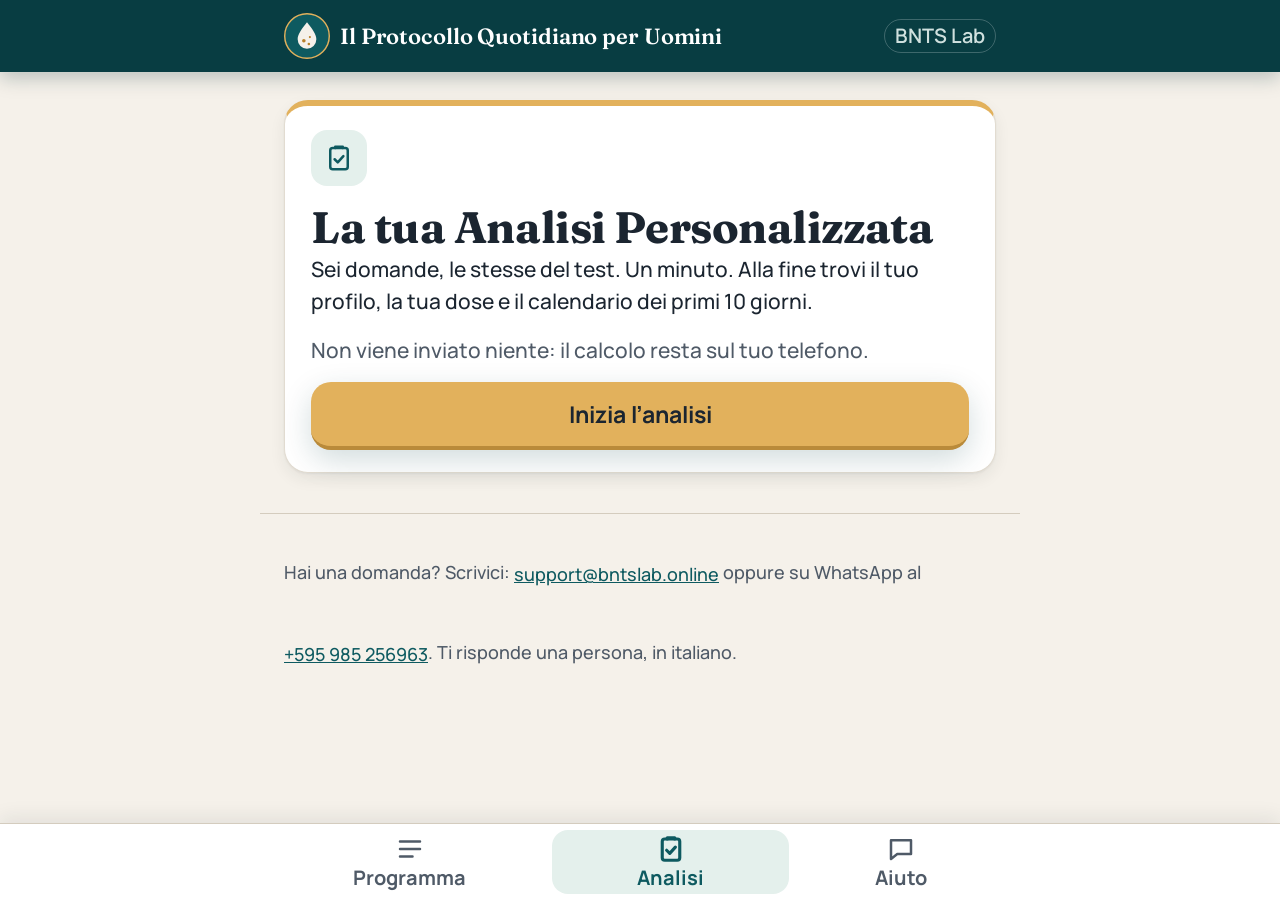
==== commit fddfae97: "Rename members app to Il Protocollo Quotidiano per Uomini Co-Authored-By: Claude Opus 5.5 (1M contex" ====
--- a/analisi/index.html
+++ b/analisi/index.html
@@ -7,7 +7,7 @@
   localStorage: so pra reabrir no resultado ('analisi-v2') e pra contar no progresso da home ('analisi_fatta'=1); tudo em try/catch.
   Regras de perfil (mesmas do PDF, pag. 5): D = 65+ ou diagnosi "Si, uno o piu" · C = 45-64 · B = ate 44 com >=1 fattore
   (fumo tutti i giorni/in compagnia, alcol regolarmente, sonno < 5 ore, sedentario) · A = ate 44 senza fattori.
-  VERSAO DO CACHE: o token 20260925 do ../app.css?v= acompanha o sw.js (LEIA-ME, secao 5).
+  VERSAO DO CACHE: o token 20260926 do ../app.css?v= acompanha o sw.js (LEIA-ME, secao 5).
 -->
 <html lang="it">
 <head>
@@ -21,12 +21,12 @@
 <meta name="referrer" content="no-referrer">
 <meta name="apple-mobile-web-app-capable" content="yes">
 <meta name="mobile-web-app-capable" content="yes">
-<meta name="apple-mobile-web-app-title" content="Programma">
+<meta name="apple-mobile-web-app-title" content="Il Protocollo">
 <meta name="apple-mobile-web-app-status-bar-style" content="black-translucent">
 <link rel="manifest" href="../manifest.webmanifest">
 <link rel="apple-touch-icon" href="../img/apple-touch-icon.png">
 <link rel="icon" type="image/png" sizes="192x192" href="../img/icon-192.png">
-<link rel="stylesheet" href="../app.css?v=20260925">
+<link rel="stylesheet" href="../app.css?v=20260926">
 </head>
 <body>
 
@@ -39,7 +39,7 @@
       <circle cx="34.6" cy="43.2" r="1.8" fill="#B9802A"/>
       <circle cx="36" cy="33.5" r="1.5" fill="#B9802A"/>
     </svg>
-    <p class="wordmark">Il Trucco del Bicarbonato</p>
+    <p class="wordmark">Il Protocollo Quotidiano per Uomini</p>
     <p class="wordmark-lab">BNTS Lab</p>
   </div>
 </header>
--- a/app.css
+++ b/app.css
@@ -100,7 +100,7 @@
 }
 .topbar-in{display:flex;align-items:center;gap:10px;min-height:var(--topbar-h);padding-top:8px;padding-bottom:8px}
 .logo{flex:0 0 auto;width:42px;height:42px}
-.wordmark{flex:1 1 auto;min-width:0;margin:0;font-family:var(--font-display);font-weight:600;font-size:1rem;line-height:1.12;color:var(--on-dark);letter-spacing:-.005em}
+.wordmark{flex:1 1 auto;min-width:0;margin:0;font-family:var(--font-display);font-weight:600;font-size:1rem;line-height:1;color:var(--on-dark);letter-spacing:-.005em;text-wrap:balance}
 .wordmark-lab{flex:0 0 auto;margin:0;font-size:1rem;font-weight:600;line-height:1.2;color:var(--on-dark-2);white-space:nowrap;padding:4px 10px;border:1px solid rgba(255,255,255,.22);border-radius:var(--r-pill)}
 @media (max-width:339px){.wordmark-lab{display:none}}
 
@@ -192,7 +192,7 @@
   padding:18px 16px 16px;box-shadow:var(--sh-1);
 }
 .card + .card,.card + .how,.how + .card{margin-top:16px}
-.item{scroll-margin-top:calc(var(--topbar-h) + 12px);transition:box-shadow var(--t) var(--ease)}
+.item{scroll-margin-top:calc(var(--topbar-real,var(--topbar-h)) + 12px);transition:box-shadow var(--t) var(--ease)}
 .item.is-highlight{box-shadow:0 0 0 4px var(--gold),var(--sh-2)}
 .card-head{display:flex;flex-wrap:wrap;align-items:center;gap:8px;margin:0 0 .7rem}
 .num{
@@ -302,7 +302,7 @@
 }
 
 /* ---------- 10. Aiuto ---------- */
-.aiuto{padding:1.6rem 0 0;scroll-margin-top:calc(var(--topbar-h) + 12px)}
+.aiuto{padding:1.6rem 0 0;scroll-margin-top:calc(var(--topbar-real,var(--topbar-h)) + 12px)}
 .help-grid{display:grid;grid-template-columns:1fr;gap:16px;margin:0 0 1rem}
 .help-card{
   display:flex;align-items:center;gap:14px;min-height:5rem;padding:14px 16px;
